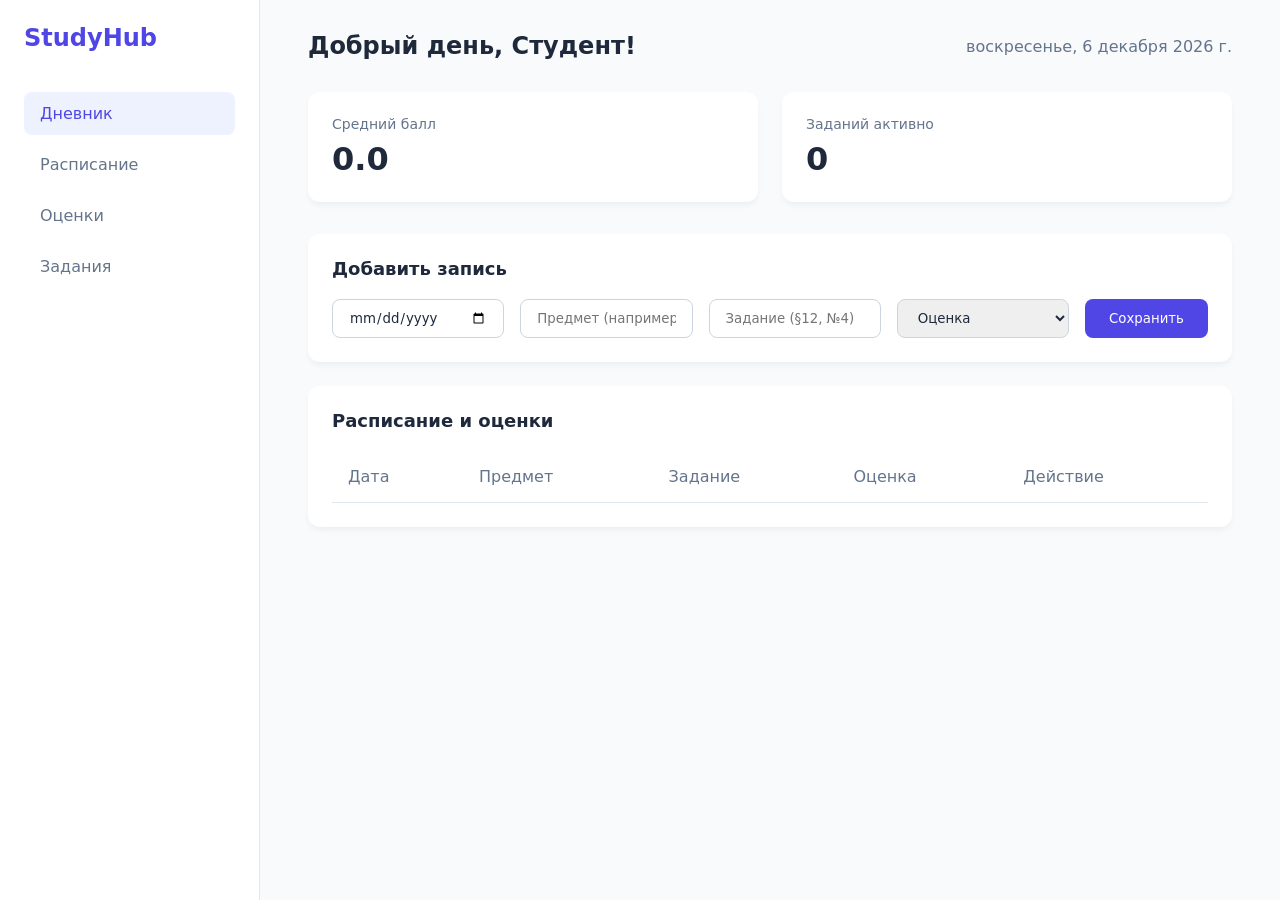
==== public/index.html @ 7c803bf0 "feat: добавлена первая версия дневника" ====
<!DOCTYPE html>
<html lang="ru">
<head>
  <meta charset="UTF-8">
  <title>StudyHub - Дневник</title>
  <link rel="stylesheet" href="style.css">
</head>
<body>
  <div class="layout">
    <aside class="sidebar">
      <div class="logo">StudyHub</div>
      <nav class="menu">
        <a href="#" class="menu-item active">Дневник</a>
        <a href="#" class="menu-item">Расписание</a>
        <a href="#" class="menu-item">Оценки</a>
        <a href="#" class="menu-item">Задания</a>
      </nav>
    </aside>

    <main class="content">
      <header class="header">
        <h2>Добрый день, Студент!</h2>
        <div class="date" id="currentDate"></div>
      </header>

      <div class="stats-grid">
        <div class="stat-card">
          <div class="stat-title">Средний балл</div>
          <div class="stat-value" id="avgGrade">0.0</div>
        </div>
        <div class="stat-card">
          <div class="stat-title">Заданий активно</div>
          <div class="stat-value" id="taskCount">0</div>
        </div>
      </div>

      <div class="panel">
        <div class="panel-header">Добавить запись</div>
        <form id="diaryForm" class="form-row">
          <input type="date" id="date" required>
          <input type="text" id="subject" placeholder="Предмет (например, Математика)" required>
          <input type="text" id="homework" placeholder="Задание (§12, №4)">
          <select id="grade">
            <option value="">Оценка</option>
            <option value="5">5 (Отлично)</option>
            <option value="4">4 (Хорошо)</option>
            <option value="3">3 (Удовл.)</option>
            <option value="2">2 (Неудовл.)</option>
          </select>
          <button type="submit" class="btn-primary">Сохранить</button>
        </form>
      </div>

      <div class="panel">
        <div class="panel-header">Расписание и оценки</div>
        <table class="diary-table">
          <thead>
            <tr>
              <th>Дата</th>
              <th>Предмет</th>
              <th>Задание</th>
              <th>Оценка</th>
              <th>Действие</th>
            </tr>
          </thead>
          <tbody id="diaryTableBody"></tbody>
        </table>
      </div>
    </main>
  </div>
  <script src="app.js"></script>
</body>
</html>
---- public/style.css ----
:root {
  --bg-main: #F8FAFC;
  --bg-card: #FFFFFF;
  --primary: #4F46E5;
  --primary-hover: #6366F1;
  --primary-light: #EEF2FF;
  --text-main: #1E293B;
  --text-secondary: #64748B;
  --success: #22C55E;
  --warning: #F59E0B;
  --error: #EF4444;
}

* {
  box-sizing: border-box;
  margin: 0;
  padding: 0;
  font-family: system-ui, -apple-system, sans-serif;
}

body {
  background-color: var(--bg-main);
  color: var(--text-main);
  display: flex;
  height: 100vh;
}

.layout {
  display: flex;
  width: 100%;
}

.sidebar {
  width: 260px;
  background-color: var(--bg-card);
  border-right: 1px solid #E2E8F0;
  padding: 24px;
  display: flex;
  flex-direction: column;
}

.logo {
  font-size: 24px;
  font-weight: 700;
  color: var(--primary);
  margin-bottom: 40px;
}

.menu {
  display: flex;
  flex-direction: column;
  gap: 8px;
}

.menu-item {
  text-decoration: none;
  color: var(--text-secondary);
  padding: 12px 16px;
  border-radius: 8px;
  font-weight: 500;
  transition: all 0.2s;
}

.menu-item:hover, .menu-item.active {
  background-color: var(--primary-light);
  color: var(--primary);
}

.content {
  flex: 1;
  padding: 32px 48px;
  overflow-y: auto;
}

.header {
  display: flex;
  justify-content: space-between;
  align-items: center;
  margin-bottom: 32px;
}

.date {
  color: var(--text-secondary);
  font-weight: 500;
}

.stats-grid {
  display: grid;
  grid-template-columns: repeat(auto-fit, minmax(200px, 1fr));
  gap: 24px;
  margin-bottom: 32px;
}

.stat-card {
  background-color: var(--bg-card);
  padding: 24px;
  border-radius: 12px;
  box-shadow: 0 4px 6px -1px rgba(0, 0, 0, 0.05);
}

.stat-title {
  color: var(--text-secondary);
  font-size: 14px;
  margin-bottom: 8px;
}

.stat-value {
  font-size: 32px;
  font-weight: 700;
  color: var(--text-main);
}

.panel {
  background-color: var(--bg-card);
  border-radius: 12px;
  padding: 24px;
  margin-bottom: 24px;
  box-shadow: 0 4px 6px -1px rgba(0, 0, 0, 0.05);
}

.panel-header {
  font-size: 18px;
  font-weight: 600;
  margin-bottom: 20px;
}

.form-row {
  display: flex;
  gap: 16px;
  flex-wrap: wrap;
}

input, select {
  padding: 10px 16px;
  border: 1px solid #CBD5E1;
  border-radius: 8px;
  outline: none;
  color: var(--text-main);
  flex: 1;
  min-width: 150px;
}

input:focus, select:focus {
  border-color: var(--primary);
}

.btn-primary {
  background-color: var(--primary);
  color: white;
  border: none;
  padding: 10px 24px;
  border-radius: 8px;
  font-weight: 500;
  cursor: pointer;
  transition: 0.2s;
}

.btn-primary:hover {
  background-color: var(--primary-hover);
}

.diary-table {
  width: 100%;
  border-collapse: collapse;
}

.diary-table th {
  text-align: left;
  color: var(--text-secondary);
  font-weight: 500;
  padding: 16px;
  border-bottom: 1px solid #E2E8F0;
}

.diary-table td {
  padding: 16px;
  border-bottom: 1px solid #F1F5F9;
}

.badge {
  padding: 4px 12px;
  border-radius: 20px;
  font-weight: 600;
  font-size: 14px;
  display: inline-block;
}

.badge-5 { background: #DCFCE7; color: var(--success); }
.badge-4 { background: #EEF2FF; color: var(--primary); }
.badge-3 { background: #FEF3C7; color: var(--warning); }
.badge-2 { background: #FEE2E2; color: var(--error); }
.badge-empty { background: #F1F5F9; color: var(--text-secondary); }

.btn-delete {
  color: var(--error);
  background: none;
  border: none;
  cursor: pointer;
  font-weight: 500;
}
.btn-delete:hover {
  text-decoration: underline;
}
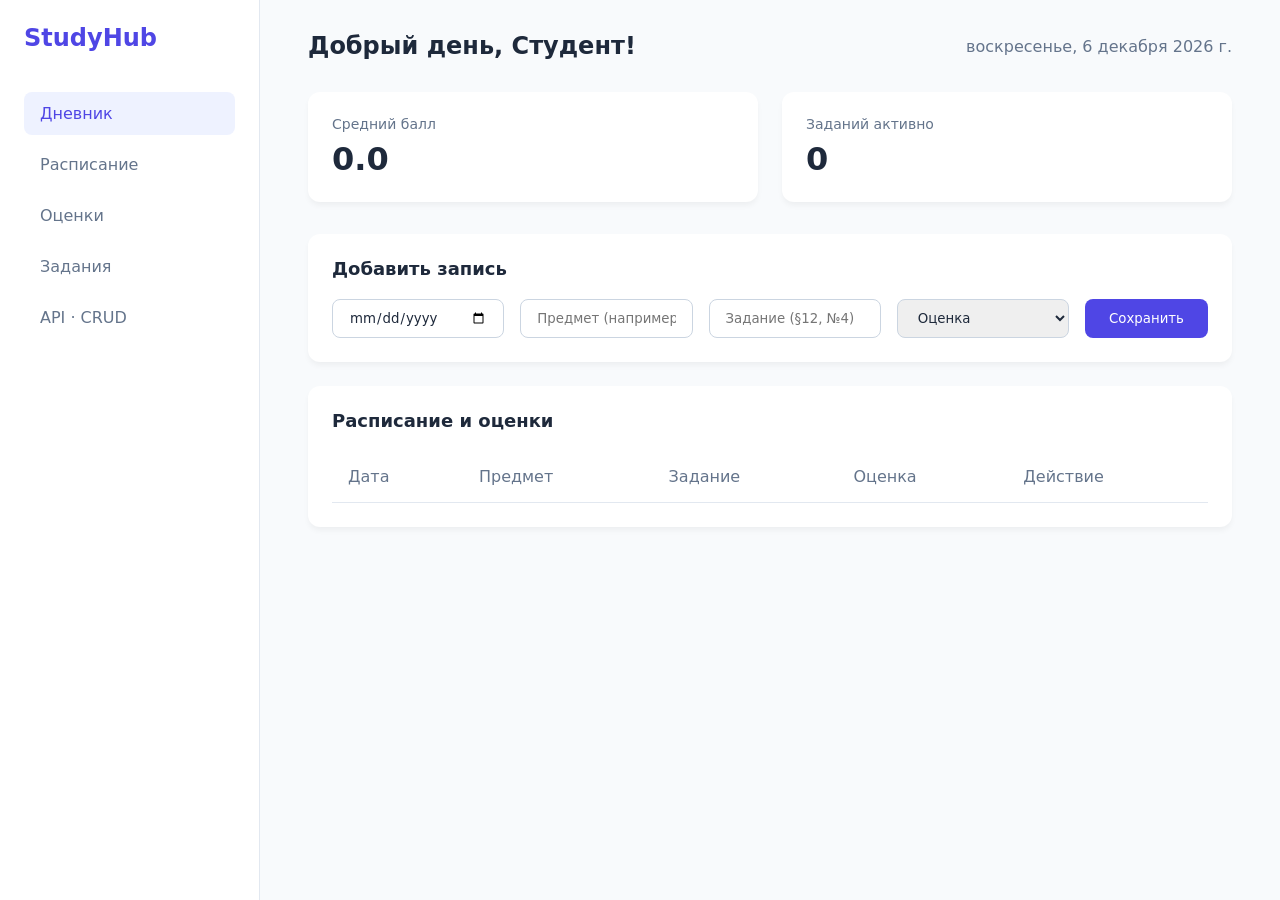
==== commit 7dc07973: "9754743" ====
--- a/public/index.html
+++ b/public/index.html
@@ -13,7 +13,8 @@
         <a href="#" class="menu-item active">Дневник</a>
         <a href="#" class="menu-item">Расписание</a>
         <a href="#" class="menu-item">Оценки</a>
-        <a href="#" class="menu-item">Задания</a>
+        <a href="dom-tasks/index.html" class="menu-item">Задания</a>
+        <a href="crud/index.html" class="menu-item">API · CRUD</a>
       </nav>
     </aside>
 
@@ -70,4 +71,4 @@
   </div>
   <script src="app.js"></script>
 </body>
-</html>+</html>
--- a/public/style.css
+++ b/public/style.css
@@ -197,6 +197,8 @@
   border: none;
   cursor: pointer;
   font-weight: 500;
+
+  
 }
 .btn-delete:hover {
   text-decoration: underline;
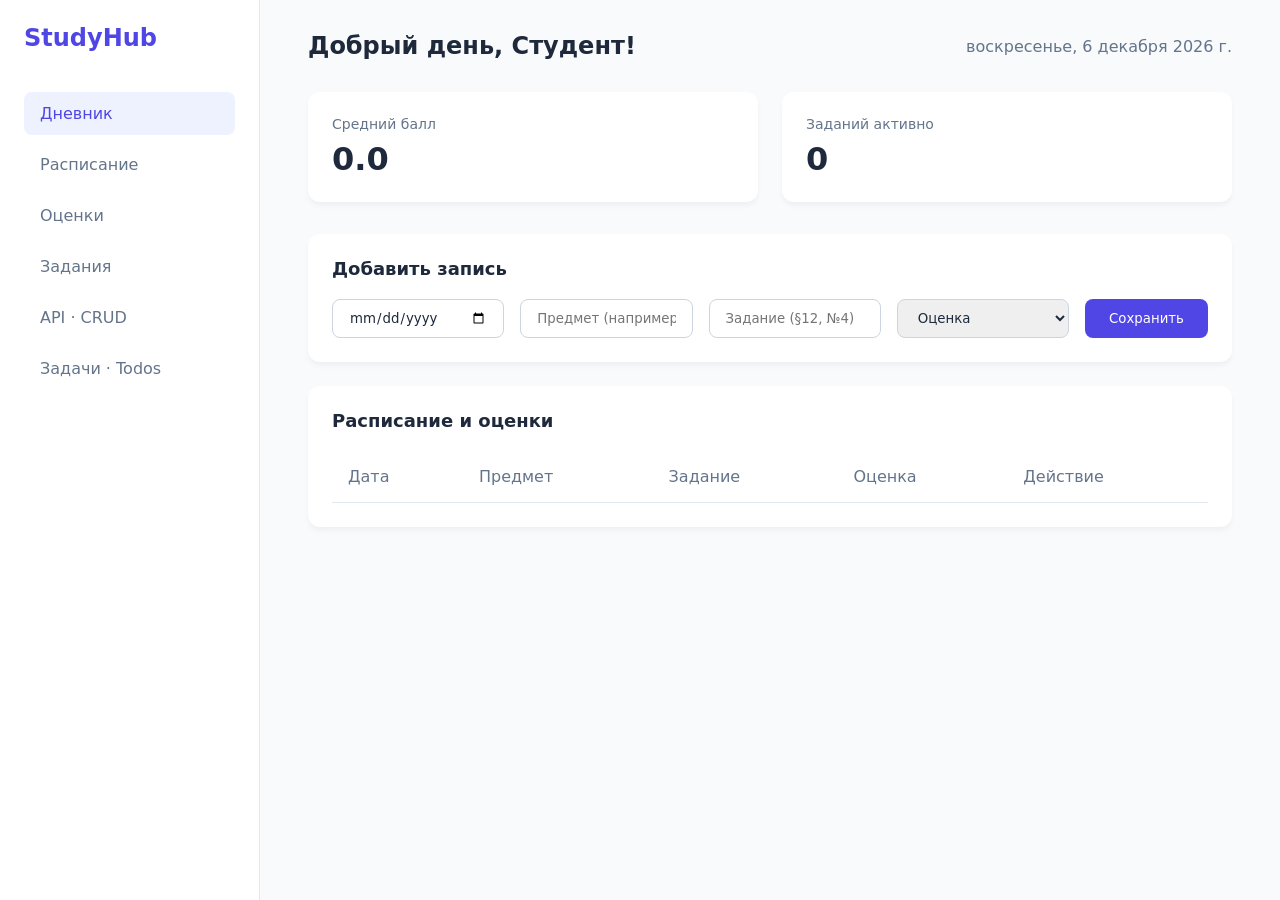
==== commit fcf88ba8: "Update README and task management features - Added instructions for Todos and Users in README.md - U" ====
--- a/public/index.html
+++ b/public/index.html
@@ -15,6 +15,7 @@
         <a href="#" class="menu-item">Оценки</a>
         <a href="dom-tasks/index.html" class="menu-item">Задания</a>
         <a href="crud/index.html" class="menu-item">API · CRUD</a>
+        <a href="task5/indexx.html" class="menu-item">Задачи · Todos</a>
       </nav>
     </aside>
 
